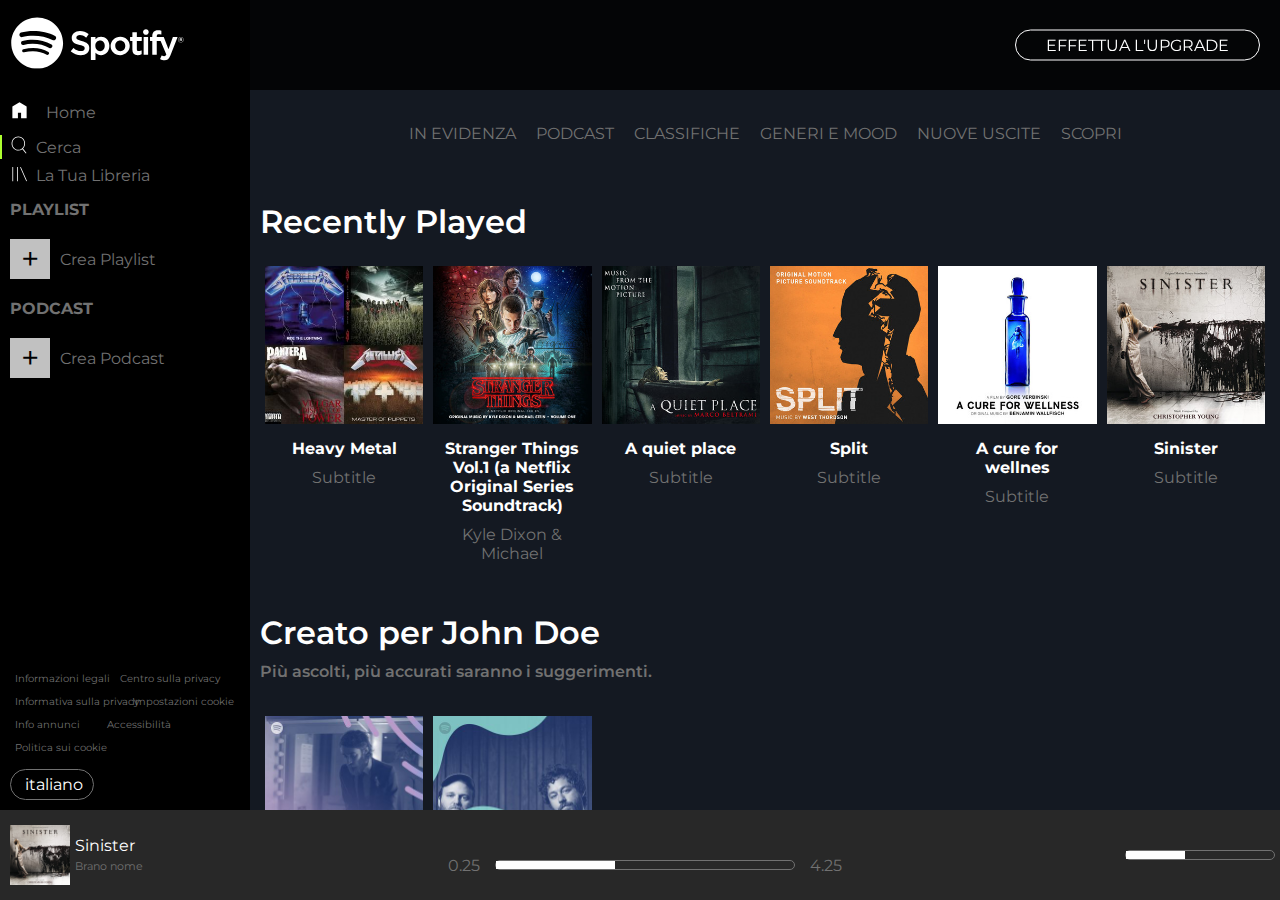
==== search/search.html @ d92129c1 "added search page, completed his sidebar and created sidegreeen to track page" ====
<!DOCTYPE html>
<html lang="en">
  <head>
    <meta charset="UTF-8" />
    <meta name="viewport" content="width=device-width, initial-scale=1.0" />
    <link rel="stylesheet" href="search.css" />
    <!-- style -->
    <link rel="preconnect" href="https://fonts.googleapis.com" />
    <link rel="preconnect" href="https://fonts.gstatic.com" crossorigin />
    <link
      href="https://fonts.googleapis.com/css2?family=Fredoka:wght@700&family=Inclusive+Sans&family=Montserrat:wght@500&family=Noto+Sans+Symbols:wght@400;600&family=Oswald:wght@200&family=PT+Sans:wght@400;700&family=Space+Grotesk:wght@700&display=swap"
      rel="stylesheet"
    />

    <link
      rel="stylesheet"
      href="https://cdnjs.cloudflare.com/ajax/libs/font-awesome/6.4.2/css/all.min.css"
      integrity="sha512-z3gLpd7yknf1YoNbCzqRKc4qyor8gaKU1qmn+CShxbuBusANI9QpRohGBreCFkKxLhei6S9CQXFEbbKuqLg0DA=="
      crossorigin="anonymous"
      referrerpolicy="no-referrer"
    />
    <title>Search</title>
  </head>
  <body>
    <div id="topbar" class="fixed bar-index flex fl-row">
      <btn id="upgrade-button" class="btn vertical-centered txt-wrap">
        EFFETTUA L'UPGRADE
      </btn>
    </div>
    <div id="content" class="flex fl-row">
      <div id="sidebar" class="flex fl-column justify-between">
        <div class="side-section">
          <div href="../index.html" id="logo">
            <div
              href="../index.html"
              id="logo-small"
              class="mobile-visible-inline-block"
            >
              <div class="svg-container">
                <img src="../img/logo-small.svg" alt="logo small" />
              </div>
            </div>
            <div class="svg-container bar-mar mobile-hidden">
              <img src="../img/logo.svg" alt="Spotify" />
            </div>
          </div>
          <div id="side-menu">
            <a
              href="../index.html"
              class="side-choise flex fl-row align-center"
            >
              <div class="svg-container bar-mar">
                <img src="../img/home.svg" alt="home" />
              </div>
              <div class="side-choise-wrapper mobile-hidden">Home</div>
            </a>
            <div class="side-choise flex fl-row align-center">
              <div class="sidegreen"></div>
              <div class="svg-container">
                <img src="../img/search.svg" alt="search" />
              </div>
              <div class="side-choise-wrapper mobile-hidden">Cerca</div>
            </div>
            <div class="side-choise flex fl-row align-center bar-mar">
              <div class="svg-container">
                <img src="../img/libreria.svg" alt="shelf" />
              </div>
              <div class="side-choise-wrapper mobile-hidden">
                La Tua Libreria
              </div>
            </div>
          </div>
          <div class="side-playlist bar-mar mobile-hidden">
            <h4 class="side-playlist-title">PLAYLIST</h4>
            <div class="side-playlist-create flex fl-row align-center">
              <div class="plus">+</div>
              Crea Playlist
            </div>

            <h4 class="side-playlist-title">PODCAST</h4>
            <div class="side-playlist-create flex fl-row align-center">
              <div class="plus">+</div>
              Crea Podcast
            </div>
          </div>
        </div>
        <div class="side-section bar-mar">
          <ul id="side-installer" class="flex fl-row mobile-hidden txt-wrap">
            <li class="sidebar-options"><a href="#"></a>Informazioni legali</li>
            <li class="sidebar-options">
              <a href="#"></a>Centro sulla privacy
            </li>
            <li class="sidebar-options">
              <a href="#"></a>Informativa sulla privacy
            </li>
            <li class="sidebar-options"><a href="#">Impostazioni cookie</a></li>
            <li class="sidebar-options"><a href="#">Info annunci</a></li>
            <li class="sidebar-options"><a href="#">Accessibilità</a></li>
            <li class="sidebar-options">
              <a href="#">Politica sui cookie</a>
            </li>
          </ul>
          <div id="side-globe" class="flex fl-row align-center">
            <div class="svg-container">
              <i class="fa-solid fa-globe"></i>
            </div>
            <div class="mobile-hidden">&nbsp;italiano</div>
          </div>
        </div>
      </div>
      <div id="right-content" class="">
        <div id="main-nav" class="flex fl-row justify-center no-wrap">
          <div
            class="main-nav-choise flex fl-column justify-start align-center"
          >
            <a href="#" class="txt-wrap">IN EVIDENZA</a>
            <div class="nav-choise-highlight"></div>
          </div>
          <div
            class="main-nav-choise flex fl-column justify-start align-center"
          >
            <a href="#" class="txt-wrap">PODCAST</a>
            <div class="nav-choise-highlight"></div>
          </div>
          <div
            class="main-nav-choise flex fl-column justify-start align-center"
          >
            <a href="#" class="txt-wrap">CLASSIFICHE</a>
            <div class="nav-choise-highlight"></div>
          </div>
          <div
            class="main-nav-choise flex fl-column justify-start align-center"
          >
            <a href="#" class="txt-wrap">GENERI E MOOD</a>
            <div class="nav-choise-highlight"></div>
          </div>
          <div
            class="main-nav-choise flex fl-column justify-start align-center"
          >
            <a href="#" class="txt-wrap">NUOVE USCITE</a>
            <div class="nav-choise-highlight"></div>
          </div>
          <div
            class="main-nav-choise flex fl-column justify-start align-center"
          >
            <a href="#" class="txt-wrap">SCOPRI</a>
            <div class="nav-choise-highlight"></div>
          </div>
        </div>
        <div class="main-section">
          <div class="main-section-title">Recently Played</div>
          <div class="main-section-content flex fl-row justify-start">
            <div class="album">
              <!-- 1 -->
              <div class="img-container relative">
                <div class="album-overlay">
                  <div class="album-overlay-content">
                    <i class="fa-regular fa-circle-play"></i>
                  </div>
                </div>
                <img src="../img/metal_lifting.jpg" alt="metal" />
              </div>
              <div class="album-description txt-centered">
                <h4 class="album-title">Heavy Metal</h4>
                <div class="album-author">Subtitle</div>
              </div>
            </div>
            <!-- 2 -->
            <div class="album">
              <div class="../img-container relative">
                <div class="album-overlay">
                  <div class="album-overlay-content">
                    <i class="fa-regular fa-circle-play"></i>
                  </div>
                </div>
                <img src="../img/stranger.jpeg" alt="stranger" />
              </div>
              <div class="album-description txt-centered">
                <h4 class="album-title">
                  Stranger Things Vol.1 (a Netflix Original Series Soundtrack)
                </h4>
                <div class="album-author">Kyle Dixon & Michael</div>
              </div>
            </div>
            <!-- 3 -->
            <div class="album">
              <div class="../img-container relative">
                <div class="album-overlay">
                  <div class="album-overlay-content">
                    <i class="fa-regular fa-circle-play"></i>
                  </div>
                </div>
                <img src="../img/aquietplace.jpeg" alt="quiet place" />
              </div>
              <div class="album-description txt-centered">
                <h4 class="album-title">A quiet place</h4>
                <div class="album-author">Subtitle</div>
              </div>
            </div>
            <!-- 4 -->
            <div class="album">
              <div class="img-container relative">
                <div class="album-overlay">
                  <div class="album-overlay-content">
                    <i class="fa-regular fa-circle-play"></i>
                  </div>
                </div>
                <img src="../img/split.jpeg" alt="split" />
              </div>
              <div class="album-description txt-centered">
                <h4 class="album-title">Split</h4>
                <div class="album-author">Subtitle</div>
              </div>
            </div>
            <!-- 5 -->
            <div class="album">
              <div class="../img-container relative">
                <div class="album-overlay">
                  <div class="album-overlay-content">
                    <i class="fa-regular fa-circle-play"></i>
                  </div>
                </div>
                <img src="../img/cure.jpeg" alt="cure" />
              </div>
              <div class="album-description txt-centered">
                <h4 class="album-title">A cure for wellnes</h4>
                <div class="album-author">Subtitle</div>
              </div>
            </div>
            <!-- 6 -->
            <div class="album">
              <div class="../img-container relative">
                <div class="album-overlay">
                  <div class="album-overlay-content">
                    <i class="fa-regular fa-circle-play"></i>
                  </div>
                </div>
                <img src="../img/sinister.jpeg" alt="sinister" />
              </div>
              <div class="album-description txt-centered">
                <h4 class="album-title">Sinister</h4>
                <div class="album-author">Subtitle</div>
              </div>
            </div>
          </div>

          <!-- second section -->
          <div class="main-section-title">
            Creato per John Doe
            <div class="main-section-subtitle">
              Più ascolti, più accurati saranno i suggerimenti.
            </div>
          </div>
          <div class="main-section-content flex fl-row justify-start">
            <!-- 1b -->
            <div class="album">
              <div class="img-container relative">
                <div class="album-overlay">
                  <div class="album-overlay-content">
                    <i class="fa-regular fa-circle-play"></i>
                  </div>
                </div>
                <img src="../img/radar.jpeg" alt="radar" />
              </div>
              <div class="album-description txt-centered">
                <h4 class="album-title">Release Radar</h4>
              </div>
            </div>
            <!-- 2b -->
            <div class="album">
              <div class="img-container relative">
                <div class="album-overlay">
                  <div class="album-overlay-content">
                    <i class="fa-regular fa-circle-play"></i>
                  </div>
                </div>
                <img src="../img/mixdaily.jpeg" alt="mix" />
              </div>
              <div class="album-description txt-centered">
                <h4 class="album-title">Daily Mix 1</h4>
              </div>
            </div>
          </div>
          <!-- third section -->
          <div class="main-section-title">
            Artisti più popolari
            <div class="main-section-subtitle">
              Più ascolti, più accurati saranno i suggerimenti.
            </div>
          </div>
          <div class="main-section-content flex fl-row justify-start">
            <div class="album">
              <div class="../img-container relative">
                <div class="album-overlay circle">
                  <div class="album-overlay-content">
                    <i class="fa-regular fa-circle-play"></i>
                  </div>
                </div>
                <div class="circle">
                  <img src="../img/youg.jpeg" alt="youg" />
                </div>
              </div>
              <div class="album-description txt-centered">
                <h4 class="album-title">Lana del Rey</h4>
              </div>
            </div>
            <!-- 2c -->
            <div class="album">
              <div class="../img-container relative">
                <div class="album-overlay circle">
                  <div class="album-overlay-content">
                    <i class="fa-regular fa-circle-play"></i>
                  </div>
                </div>
                <div class="circle">
                  <img src="../img/einaudi.jpeg" alt="einaudi" />
                </div>
              </div>
              <div class="album-description txt-centered">
                <h4 class="album-title">Ludovico Einaudi</h4>
              </div>
            </div>
          </div>
        </div>
      </div>
    </div>
    <div
      id="playbar"
      class="fixed bar-index flex fl-row justify-between no-wrap align-center"
    >
      <div id="play-album" class="flex flex-row justify-start align-center">
        <div id="playing-img" class="img-container">
          <img src="../img/sinister.jpeg" alt="sinister" />
        </div>
        <div id="playing-description">
          <div id="playing-title" class="play-mar">Sinister</div>
          <a href="#" id="playing-author" class="play-mar">Brano nome</a>
        </div>
        <div id="playing-svg" class="flex">
          <div class="svg-container">
            <i class="fa-regular fa-heart"></i>
          </div>
          <div class="svg-container">
            <i class="fa-regular fa-folder"></i>
          </div>
        </div>
      </div>

      <div id="play-console" class="flex fl-column justify-center align-center">
        <div id="console-top" class="flex fl-row justify-center align-center">
          <i class="fa-solid fa-shuffle"></i>
          <i class="fa-solid fa-backward-step"></i>
          <i class="fa-regular fa-circle-play"></i>
          <i class="fa-solid fa-forward-step"></i>
          <i class="fa-solid fa-arrow-rotate-right"></i>
        </div>
        <div
          id="console-bottom"
          class="flex fl-row justify-between align-center"
        >
          <div class="console-time">0.25</div>
          <div
            id="progress-time"
            class="progress-bar flex fl-row no-wrap align-center"
          >
            <div class="progress-filler"></div>
            <div class="progress-dot"></div>
          </div>
          <div class="console-time">4.25</div>
        </div>
      </div>

      <div
        id="playbar-setting"
        class="flex fl-row align-center justify-between mobile-hidden"
      >
        <i class="fa-solid fa-list-ul"></i>
        <i class="fa-solid fa-desktop"></i>
        <i class="fa-solid fa-volume-high"></i>
        <div
          id="progress-volume"
          class="progress-bar flex fl-row align-center no-wrap"
        >
          <div class="progress-filler"></div>
          <div class="progress-dot"></div>
        </div>
      </div>
    </div>
  </body>
</html>
---- search/search.css ----
*{
    margin: 0;
    padding: 0;
    box-sizing: border-box;
}

:root {
	--color-dark-color: #141922;
	--color-dark-grey: #282828;
	--color-black: #000000;
	--color-white: #FFFFFF;
	--color-grey: #717171;
	--color-light-grey: #C1C1C1;
	--color-highlight: #ADFF2F;

    --topbar-height: 90px;
    --playbar-height: 90px;
    --side-width: 250px;
}

body{
    font-family: 'Montserrat', sans-serif;
}

/* utilities */

li{
    list-style: none;
}

.debug{
    border: 1px solid black;
    background-color: red;
}

a {
    color: var(--color-grey);
    text-decoration: none;
    height: 2.5EM;
}

.side-playlist-items:hover a{
    color: var(--color-white);
}
.main-nav-choise:hover a{
    color: var(--color-white);
}

.txt-wrap{
    text-wrap: nowrap;
}

.relative{
    position: relative;
}

.fixed{
    position: fixed;

}

.flex{
    display: flex;
}

.fl-row{
    flex-direction: row;
    
}

.fl-column{
    flex-direction: column;
    
}

.justify-between{
    justify-content: space-between;
}

.justify-center{
    justify-content: center;
}

.justify-start{
    justify-content: flex-start;
}

.align-center{
    align-items: center;
}

.no-wrap{
    flex-wrap: nowrap;
}

.bar-index{
    z-index: 1000;
}

.bar-mar{
    margin-left: 10px;
    margin-right: 10px;
}
.play-mar{
    margin-left: 5px;
    margin-right: 20px;
}

.btn{
    color: var(--color-white);
}

#upgrade-button:hover{
    transition-duration: 3s;
    transition: cubic-bezier(0.075, 0.82, 0.165, 1);
    transform: scale(1.1) translate(-5px, -50%);
 
}

#upgrade-button:active{
    transform: scale(1) translate(5px, -50%);
}

.vertical-centered{
    position: absolute;
    top: 50%;
    transform: translate(0, -50%);
}

.txt-centered{
    text-align: center;
}
    /* circled images */
.circle {
    
    border-radius: 50%; 
    overflow: hidden; 
}


.circle img {
    width: 100%;
    height: 100%;
    object-fit: cover; 
}


.mobile-visible-inline-block{
    display: none;
}

/* code */

#topbar{
    width: calc(100% - var(--side-width));
    height: var(--topbar-height);

    top: 0;
    left: var(--side-width);
    
    background-color: rgba(0, 0, 0, 0.8);
    flex-direction: row-reverse;
}

#playbar{
    width: 100%;
    height: var(--playbar-height);
    
    bottom: 0;
    left: 0;
    color: var(--color-grey);
    background-color: var(--color-dark-grey);
}

#sidebar{
    width: var(--side-width);
    height: calc(100vh - var(--playbar-height));

    background-color: var(--color-black);
    color: var(--color-grey);
    
}

#right-content{
    width: calc(100% - var(--side-width));
    height: calc(100vh - var(--playbar-height));
    padding-top: var(--topbar-height);
    
    background-color: var(--color-dark-color);
    overflow-y: scroll;
}

/* sidebar */
.side-section:nth-child(1){
    flex-grow: 1;
    max-height: 70%;
    z-index: 250;
}



#logo{
    width: auto;
    height: var(--topbar-height);
    position: relative;
}

#logo-small{
    width: 20px;
    margin:  10px;
    padding-bottom: 20px;
}

#logo > .svg-container{
    width: 70%;
    height: auto;
    /* centered */
    position: absolute;
    top: 50%;
    transform: translate(0, -50%);
}

#side-playlist-title{
    height: 20px;
    color: var(--color-white);
    font-style: bold;
}

#side-playlist-list{
    height: calc(100% - (20px + 40px + 40px));
    overflow-y: auto;
}

.side-choise-wrapper:hover{
    color: var(--color-white);
}

.side-choise{
    padding-bottom: 5px;
}

.sidegreen{
    width: 2px;
    margin-right: 8px;
    height: 1.5em;
    background-color: #ADFF2F;
    line-height: 100%;
}

#side-menu{
    height: 90px;
    padding: 5px 0;
}

#side-menu .svg-container > img{
    height: 1.2em;
    padding-right: 7px;
    fill: var(--color-grey);
}


.side-playlist{
    
    padding-top: 20px;
    height: calc(100% - (var(--topbar-height) + 100px));
}

.side-playlist-create{
    margin: 20px 0;
}

.side-playlist-create:hover{
    color: var(--color-white);
}

.side-playlist-create:hover #plus{
    background-color: var(--color-white);
}

.plus{
    font-size: 2em;
    color: var(--color-black);
    background-color: var(--color-light-grey);

    width: 40px;
    height: 40px;

    /* centering */
    line-height: 40px;
    text-align: center;
    margin-right: 10px;
}

.side-playlist-items{
    padding: 5px 0;
}

#side-installer{
    max-width: 100%;
    padding-top: 10px;
    padding-bottom: 10px;
    
    flex-wrap: wrap;
    
}

#side-installer:hover{
    color: var(--color-white);
}

.sidebar-options{
    max-width: 100%;
    
    
}

#side-installer > li{
    min-width: 40%;
    max-width: 51%;
    font-size: 0.65em;
    padding: 5px;
}

#side-globe{
    padding: 5px 10px;
    color: var(--color-white);
    font-style: bold;
    border: 1px solid var(--color-grey);
    border-radius: 16px;
    width: fit-content;
    margin-bottom: 10px;
}


/* topbar */

#upgrade-button{
    max-width: 75%;
    font-size: auto;
    padding: 5px 30px;
    justify-self: end;
    border: 1px solid var(--color-white);
    border-radius: 2em;
    margin-right: 20px;
}

/* right-content */

#main-nav{
    max-width: 100%;
    padding-top: 20px;
    color: var(--color-grey);
}

.main-nav-choise{
    line-height: 3em;
    padding: 0 10px;
}

.nav-choise-highlight{
    opacity: 0;

    background-color: var(--color-highlight);

    height: 2px;
    width: 30px;

    
}

.main-nav-choise:hover .nav-choise-highlight{
    transition: cubic-bezier(0.075, 0.82, 0.165, 1);
    transition-duration: 1s;
    opacity: 1;
}

.main-section{
    padding: 10px;
    color: var(--color-white);
}

.main-section-title{
    font-weight: 600;
    text-decoration: bolder;
    margin-top: 40px;
    margin-bottom: 20px;
    font-size: 2em;
}

.main-section-subtitle{
    padding: 10px 0;
    /* half father dimensions */
    font-size: 0.5em;
    color: var(--color-grey);
}

.progress-bar{
    
    height: 10px;
    border-radius: 5px;
    border: 1px solid var(--color-grey);
    
    
}

.progress-filler{
    width: 40%;
    height: 100%;
    background-color: var(--color-white);
    overflow: hidden;
}

.progress-dot{
    display: none;

    background-color: var(--color-white);
    height: 1em;
    width: 1em;
    border-radius: 50%;
    transform: translate(-50%, 0);
}

.progress-bar:hover .progress-filler{
    transition-duration: 8s;
    transition:cubic-bezier(0.075, 0.82, 0.165, 1);
    
}

#progress-time.progress-bar:hover .progress-filler{
    background-color: var(--color-highlight);
}

.progress-bar:hover .progress-dot{
    display: block;
}

/* cards (album) */
.album{
    width: calc(100% / 6);
    padding: 5px;
}

.album-overlay{
    opacity: 0;
    z-index: 500;
    background-color: rgba(0, 0, 0, 0.5);
    width: 100%;
    height: 100%;
    position: absolute;
    
}

.album-overlay-content{
    position: absolute;
    display: inline-block;
    top: 50%;
    left: 50%;
    width: 4em;
    transform: translate(-50%, -50%);
}

.album:hover .album-overlay{
    transition: cubic-bezier(0.075, 0.82, 0.165, 1);
    transition-duration: 1.5s;
    opacity: 1;
}

.album-overlay-content > i{
    font-size: 4em;
    color: var(--color-white);
}

.album-description{
    padding: 5px;
}

.album-title{
    font-weight: bolder;
    margin: 10px 0;
}

.album-author{
    color: var(--color-grey);
}

.album img{
    display: block;
}

.img-container {
    width: 100%;
}


img{
    
    width: 100%;
    height: auto;
}

/* playbar */
#play-album{
    min-width: 200px;
    padding: 0 10px ;
}

#playing-img{
    width: calc(var(--playbar-height) / 1.5);
    height: calc(var(--playbar-height) / 1.5);

}

#playing-title{
    color: var(--color-white);
}

#playing-author{
    font-size: 0.7em;
    text-wrap: nowrap;
}

#playing-author:hover{
    color: var(--color-white);
    text-decoration: underline;
}

#playing-svg{
    
    flex-direction: row;
}
#playing-svg .svg-container:hover i{
    color: var(--color-white);
}

#playing-svg .svg-container{
    padding-right: 10px;
}

i{
    color: var(--color-grey);
}



#console-top i{
    padding: 10px;
    color: var(--color-white);
    font-size: 1.2em;
}

#console-top i:hover{
    transform: scale(1.5);
}

#console-bottom, #console-top{
    max-width: 100%;
}

.console-time{
    padding: 0 15px;
}


#progress-time{
    width: 300px;
}

#playbar-settings{
    width: var(--side-width);
}

#playbar-setting i{
    color: var(--color-white);
    padding: 0 5px;
}

#playbar-setting i:hover{
    transform: scale(1.5);
}

#progress-volume{
    width: 150px;
    margin: 0 5px;
}


@media screen and (max-height: 620px) {
    .side-section:nth-child(1){
        display: flex;
        flex-direction: column;
        
        
        min-height: 100%;
        
    }
    .side-section:nth-child(2){
        display: none;
    }
}



@media screen and (max-width: 1100px){
    #main-nav{
        flex-wrap: wrap;
    }
    #play-album, #play-console, #playbar-setting{
        max-width: 33%;
        flex-shrink: 2;
    }
    
}


@media screen and (max-width: 768px){
    #playbar{
        flex-wrap: nowrap;
    }
    #playing-svg{
        flex-direction: column;
    }
    .main-section-content{
        flex-wrap: wrap;
    }
    .no-wrap{
        flex-wrap: wrap;
    }
    
    .album{
        min-width: calc(100% / 4);
    }
    
    
}

@media screen and (max-width: 576px) {
    :root{
        --side-width: 50px;
    }

    .mobile-hidden{
        display: none;
    }

    #logo{
        height: 40px;
    }
    .fa-circle-down{
        transform: translate(calc(50% - 2px), 0);
    }

    .mobile-visible-inline-block{
        display: inline-block;
    }

    .album{
        min-width: calc(100% / 2);
    }

    #play-console{
        min-width: calc(100% - 200px);
        padding-right: 10px;
    }
    #console-bottom{
        max-width: 100%;
    }
    #side-globe{
        padding: 0;
        border: 0;
    }
    
}

@media screen and (max-width: 400px){
    #play-album{
        display: none;
    }

    #play-console{
        min-width: 100%;
        
        justify-self: center;
    }

    .album{
        width: 100%;
    }

    #topbar{
        justify-content: center;
    }

    #upgrade-button{
        max-width: 100%;
        margin: 0 auto;
    }
}
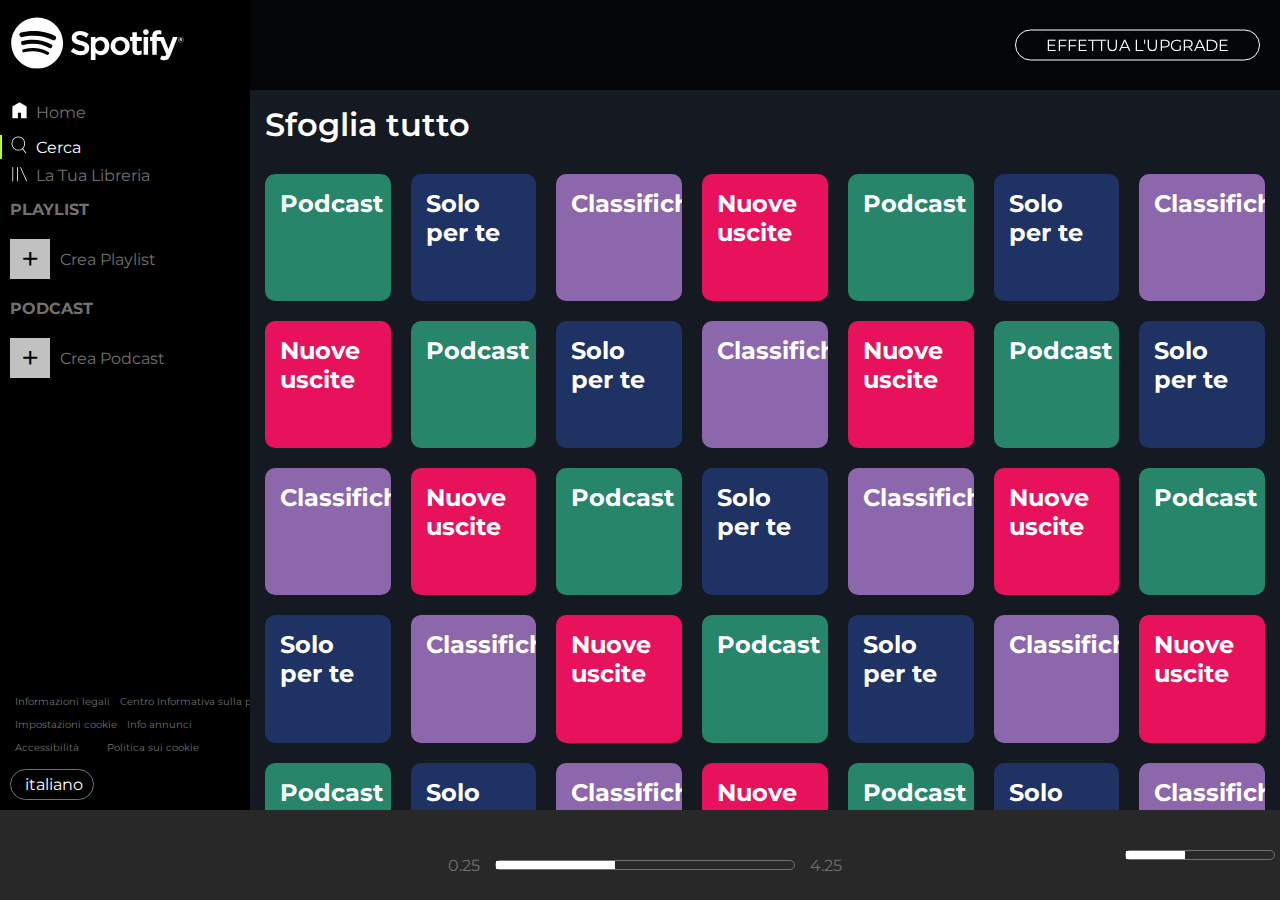
==== commit 2a6f8829: "added faq info and completed icons in search.html" ====
--- a/search/search.html
+++ b/search/search.html
@@ -19,6 +19,7 @@
       crossorigin="anonymous"
       referrerpolicy="no-referrer"
     />
+    <link rel="icon" id="topLogo" type="image/x" href="../img/logo-small.svg" />
     <title>Search</title>
   </head>
   <body>
@@ -47,9 +48,9 @@
           <div id="side-menu">
             <a
               href="../index.html"
-              class="side-choise flex fl-row align-center"
+              class="side-choise flex fl-row align-center bar-mar"
             >
-              <div class="svg-container bar-mar">
+              <div class="svg-container">
                 <img src="../img/home.svg" alt="home" />
               </div>
               <div class="side-choise-wrapper mobile-hidden">Home</div>
@@ -59,7 +60,12 @@
               <div class="svg-container">
                 <img src="../img/search.svg" alt="search" />
               </div>
-              <div class="side-choise-wrapper mobile-hidden">Cerca</div>
+              <div
+                class="side-choise-wrapper mobile-hidden"
+                style="color: white"
+              >
+                Cerca
+              </div>
             </div>
             <div class="side-choise flex fl-row align-center bar-mar">
               <div class="svg-container">
@@ -87,11 +93,8 @@
         <div class="side-section bar-mar">
           <ul id="side-installer" class="flex fl-row mobile-hidden txt-wrap">
             <li class="sidebar-options"><a href="#"></a>Informazioni legali</li>
-            <li class="sidebar-options">
-              <a href="#"></a>Centro sulla privacy
-            </li>
-            <li class="sidebar-options">
-              <a href="#"></a>Informativa sulla privacy
+            <li class="sidebar-options">            
+              <a href="#">Centro Informativa sulla privacy</a>
             </li>
             <li class="sidebar-options"><a href="#">Impostazioni cookie</a></li>
             <li class="sidebar-options"><a href="#">Info annunci</a></li>
@@ -109,217 +112,575 @@
         </div>
       </div>
       <div id="right-content" class="">
-        <div id="main-nav" class="flex fl-row justify-center no-wrap">
-          <div
-            class="main-nav-choise flex fl-column justify-start align-center"
-          >
-            <a href="#" class="txt-wrap">IN EVIDENZA</a>
-            <div class="nav-choise-highlight"></div>
-          </div>
-          <div
-            class="main-nav-choise flex fl-column justify-start align-center"
-          >
-            <a href="#" class="txt-wrap">PODCAST</a>
-            <div class="nav-choise-highlight"></div>
-          </div>
-          <div
-            class="main-nav-choise flex fl-column justify-start align-center"
-          >
-            <a href="#" class="txt-wrap">CLASSIFICHE</a>
-            <div class="nav-choise-highlight"></div>
-          </div>
-          <div
-            class="main-nav-choise flex fl-column justify-start align-center"
-          >
-            <a href="#" class="txt-wrap">GENERI E MOOD</a>
-            <div class="nav-choise-highlight"></div>
-          </div>
-          <div
-            class="main-nav-choise flex fl-column justify-start align-center"
-          >
-            <a href="#" class="txt-wrap">NUOVE USCITE</a>
-            <div class="nav-choise-highlight"></div>
-          </div>
-          <div
-            class="main-nav-choise flex fl-column justify-start align-center"
-          >
-            <a href="#" class="txt-wrap">SCOPRI</a>
-            <div class="nav-choise-highlight"></div>
-          </div>
-        </div>
         <div class="main-section">
-          <div class="main-section-title">Recently Played</div>
+          <div class="main-section-title">Sfoglia tutto</div>
+
           <div class="main-section-content flex fl-row justify-start">
-            <div class="album">
-              <!-- 1 -->
-              <div class="img-container relative">
-                <div class="album-overlay">
-                  <div class="album-overlay-content">
-                    <i class="fa-regular fa-circle-play"></i>
-                  </div>
-                </div>
-                <img src="../img/metal_lifting.jpg" alt="metal" />
-              </div>
-              <div class="album-description txt-centered">
-                <h4 class="album-title">Heavy Metal</h4>
-                <div class="album-author">Subtitle</div>
-              </div>
-            </div>
-            <!-- 2 -->
-            <div class="album">
-              <div class="../img-container relative">
-                <div class="album-overlay">
-                  <div class="album-overlay-content">
-                    <i class="fa-regular fa-circle-play"></i>
-                  </div>
-                </div>
-                <img src="../img/stranger.jpeg" alt="stranger" />
-              </div>
-              <div class="album-description txt-centered">
-                <h4 class="album-title">
-                  Stranger Things Vol.1 (a Netflix Original Series Soundtrack)
-                </h4>
-                <div class="album-author">Kyle Dixon & Michael</div>
-              </div>
-            </div>
-            <!-- 3 -->
-            <div class="album">
-              <div class="../img-container relative">
-                <div class="album-overlay">
-                  <div class="album-overlay-content">
-                    <i class="fa-regular fa-circle-play"></i>
-                  </div>
-                </div>
-                <img src="../img/aquietplace.jpeg" alt="quiet place" />
-              </div>
-              <div class="album-description txt-centered">
-                <h4 class="album-title">A quiet place</h4>
-                <div class="album-author">Subtitle</div>
-              </div>
-            </div>
-            <!-- 4 -->
-            <div class="album">
-              <div class="img-container relative">
-                <div class="album-overlay">
-                  <div class="album-overlay-content">
-                    <i class="fa-regular fa-circle-play"></i>
-                  </div>
-                </div>
-                <img src="../img/split.jpeg" alt="split" />
-              </div>
-              <div class="album-description txt-centered">
-                <h4 class="album-title">Split</h4>
-                <div class="album-author">Subtitle</div>
-              </div>
-            </div>
-            <!-- 5 -->
-            <div class="album">
-              <div class="../img-container relative">
-                <div class="album-overlay">
-                  <div class="album-overlay-content">
-                    <i class="fa-regular fa-circle-play"></i>
-                  </div>
-                </div>
-                <img src="../img/cure.jpeg" alt="cure" />
-              </div>
-              <div class="album-description txt-centered">
-                <h4 class="album-title">A cure for wellnes</h4>
-                <div class="album-author">Subtitle</div>
-              </div>
-            </div>
-            <!-- 6 -->
-            <div class="album">
-              <div class="../img-container relative">
-                <div class="album-overlay">
-                  <div class="album-overlay-content">
-                    <i class="fa-regular fa-circle-play"></i>
-                  </div>
-                </div>
-                <img src="../img/sinister.jpeg" alt="sinister" />
-              </div>
-              <div class="album-description txt-centered">
-                <h4 class="album-title">Sinister</h4>
-                <div class="album-author">Subtitle</div>
-              </div>
-            </div>
-          </div>
+            <!-- 1 -->
+            <div class="outer-album">
+              <div class="album albm1">
+                <h2>Podcast</h2>
+                <div class="rotated-img">
+                  <img
+                    src="https://i.scdn.co/image/567158eb895ad26718a814345af0fc43ee785ec5"
+                    alt=""
+                  />
+                </div>
+              </div>
+            </div>
+            <!-- 2 -->
+            <div class="outer-album">
+              <div class="album albm2">
+                <h2>Solo per te</h2>
+                <div class="rotated-img">
+                  <img
+                    src="https://t.scdn.co/images/ea364e99656e46a096ea1df50f581efe"
+                    alt=""
+                  />
+                </div>
+              </div>
+            </div>
+            <!-- 3 -->
+            <div class="outer-album">
+              <div class="album albm3">
+                <h2>Classifiche</h2>
+                <div class="rotated-img">
+                  <img
+                    src="https://i.scdn.co/image/ab67706f000000027ea4d505212b9de1f72c5112"
+                    alt=""
+                  />
+                </div>
+              </div>
+            </div>
+            <!-- 4 -->
+            <div class="outer-album">
+              <div class="album albm4">
+                <h2>Nuove uscite</h2>
+                <div class="rotated-img">
+                  <img
+                    src="https://i.scdn.co/image/567158eb895ad26718a814345af0fc43ee785ec5"
+                    alt=""
+                  />
+                </div>
+              </div>
+            </div>
 
-          <!-- second section -->
-          <div class="main-section-title">
-            Creato per John Doe
-            <div class="main-section-subtitle">
-              Più ascolti, più accurati saranno i suggerimenti.
-            </div>
-          </div>
-          <div class="main-section-content flex fl-row justify-start">
-            <!-- 1b -->
-            <div class="album">
-              <div class="img-container relative">
-                <div class="album-overlay">
-                  <div class="album-overlay-content">
-                    <i class="fa-regular fa-circle-play"></i>
-                  </div>
-                </div>
-                <img src="../img/radar.jpeg" alt="radar" />
-              </div>
-              <div class="album-description txt-centered">
-                <h4 class="album-title">Release Radar</h4>
-              </div>
-            </div>
-            <!-- 2b -->
-            <div class="album">
-              <div class="img-container relative">
-                <div class="album-overlay">
-                  <div class="album-overlay-content">
-                    <i class="fa-regular fa-circle-play"></i>
-                  </div>
-                </div>
-                <img src="../img/mixdaily.jpeg" alt="mix" />
-              </div>
-              <div class="album-description txt-centered">
-                <h4 class="album-title">Daily Mix 1</h4>
-              </div>
-            </div>
-          </div>
-          <!-- third section -->
-          <div class="main-section-title">
-            Artisti più popolari
-            <div class="main-section-subtitle">
-              Più ascolti, più accurati saranno i suggerimenti.
-            </div>
-          </div>
-          <div class="main-section-content flex fl-row justify-start">
-            <div class="album">
-              <div class="../img-container relative">
-                <div class="album-overlay circle">
-                  <div class="album-overlay-content">
-                    <i class="fa-regular fa-circle-play"></i>
-                  </div>
-                </div>
-                <div class="circle">
-                  <img src="../img/youg.jpeg" alt="youg" />
-                </div>
-              </div>
-              <div class="album-description txt-centered">
-                <h4 class="album-title">Lana del Rey</h4>
-              </div>
-            </div>
-            <!-- 2c -->
-            <div class="album">
-              <div class="../img-container relative">
-                <div class="album-overlay circle">
-                  <div class="album-overlay-content">
-                    <i class="fa-regular fa-circle-play"></i>
-                  </div>
-                </div>
-                <div class="circle">
-                  <img src="../img/einaudi.jpeg" alt="einaudi" />
-                </div>
-              </div>
-              <div class="album-description txt-centered">
-                <h4 class="album-title">Ludovico Einaudi</h4>
-              </div>
-            </div>
+            <!-- 1 -->
+            <div class="outer-album">
+              <div class="album albm1">
+                <h2>Podcast</h2>
+                <div class="rotated-img">
+                  <img
+                    src="https://i.scdn.co/image/567158eb895ad26718a814345af0fc43ee785ec5"
+                    alt=""
+                  />
+                </div>
+              </div>
+            </div>
+            <!-- 2 -->
+            <div class="outer-album">
+              <div class="album albm2">
+                <h2>Solo per te</h2>
+                <div class="rotated-img">
+                  <img
+                    src="https://t.scdn.co/images/ea364e99656e46a096ea1df50f581efe"
+                    alt=""
+                  />
+                </div>
+              </div>
+            </div>
+            <!-- 3 -->
+            <div class="outer-album">
+              <div class="album albm3">
+                <h2>Classifiche</h2>
+                <div class="rotated-img">
+                  <img
+                    src="https://i.scdn.co/image/ab67706f000000027ea4d505212b9de1f72c5112"
+                    alt=""
+                  />
+                </div>
+              </div>
+            </div>
+            <!-- 4 -->
+            <div class="outer-album">
+              <div class="album albm4">
+                <h2>Nuove uscite</h2>
+                <div class="rotated-img">
+                  <img
+                    src="https://i.scdn.co/image/567158eb895ad26718a814345af0fc43ee785ec5"
+                    alt=""
+                  />
+                </div>
+              </div>
+            </div>
+            <!-- 1 -->
+            <div class="outer-album">
+              <div class="album albm1">
+                <h2>Podcast</h2>
+                <div class="rotated-img">
+                  <img
+                    src="https://i.scdn.co/image/567158eb895ad26718a814345af0fc43ee785ec5"
+                    alt=""
+                  />
+                </div>
+              </div>
+            </div>
+            <!-- 2 -->
+            <div class="outer-album">
+              <div class="album albm2">
+                <h2>Solo per te</h2>
+                <div class="rotated-img">
+                  <img
+                    src="https://t.scdn.co/images/ea364e99656e46a096ea1df50f581efe"
+                    alt=""
+                  />
+                </div>
+              </div>
+            </div>
+            <!-- 3 -->
+            <div class="outer-album">
+              <div class="album albm3">
+                <h2>Classifiche</h2>
+                <div class="rotated-img">
+                  <img
+                    src="https://i.scdn.co/image/ab67706f000000027ea4d505212b9de1f72c5112"
+                    alt=""
+                  />
+                </div>
+              </div>
+            </div>
+            <!-- 4 -->
+            <div class="outer-album">
+              <div class="album albm4">
+                <h2>Nuove uscite</h2>
+                <div class="rotated-img">
+                  <img
+                    src="https://i.scdn.co/image/567158eb895ad26718a814345af0fc43ee785ec5"
+                    alt=""
+                  />
+                </div>
+              </div>
+            </div>
+            <!-- 1 -->
+            <div class="outer-album">
+              <div class="album albm1">
+                <h2>Podcast</h2>
+                <div class="rotated-img">
+                  <img
+                    src="https://i.scdn.co/image/567158eb895ad26718a814345af0fc43ee785ec5"
+                    alt=""
+                  />
+                </div>
+              </div>
+            </div>
+            <!-- 2 -->
+            <div class="outer-album">
+              <div class="album albm2">
+                <h2>Solo per te</h2>
+                <div class="rotated-img">
+                  <img
+                    src="https://t.scdn.co/images/ea364e99656e46a096ea1df50f581efe"
+                    alt=""
+                  />
+                </div>
+              </div>
+            </div>
+            <!-- 3 -->
+            <div class="outer-album">
+              <div class="album albm3">
+                <h2>Classifiche</h2>
+                <div class="rotated-img">
+                  <img
+                    src="https://i.scdn.co/image/ab67706f000000027ea4d505212b9de1f72c5112"
+                    alt=""
+                  />
+                </div>
+              </div>
+            </div>
+            <!-- 4 -->
+            <div class="outer-album">
+              <div class="album albm4">
+                <h2>Nuove uscite</h2>
+                <div class="rotated-img">
+                  <img
+                    src="https://i.scdn.co/image/567158eb895ad26718a814345af0fc43ee785ec5"
+                    alt=""
+                  />
+                </div>
+              </div>
+            </div>
+            <!-- 1 -->
+            <div class="outer-album">
+              <div class="album albm1">
+                <h2>Podcast</h2>
+                <div class="rotated-img">
+                  <img
+                    src="https://i.scdn.co/image/567158eb895ad26718a814345af0fc43ee785ec5"
+                    alt=""
+                  />
+                </div>
+              </div>
+            </div>
+            <!-- 2 -->
+            <div class="outer-album">
+              <div class="album albm2">
+                <h2>Solo per te</h2>
+                <div class="rotated-img">
+                  <img
+                    src="https://t.scdn.co/images/ea364e99656e46a096ea1df50f581efe"
+                    alt=""
+                  />
+                </div>
+              </div>
+            </div>
+            <!-- 3 -->
+            <div class="outer-album">
+              <div class="album albm3">
+                <h2>Classifiche</h2>
+                <div class="rotated-img">
+                  <img
+                    src="https://i.scdn.co/image/ab67706f000000027ea4d505212b9de1f72c5112"
+                    alt=""
+                  />
+                </div>
+              </div>
+            </div>
+            <!-- 4 -->
+            <div class="outer-album">
+              <div class="album albm4">
+                <h2>Nuove uscite</h2>
+                <div class="rotated-img">
+                  <img
+                    src="https://i.scdn.co/image/567158eb895ad26718a814345af0fc43ee785ec5"
+                    alt=""
+                  />
+                </div>
+              </div>
+            </div>
+            <!-- 1 -->
+            <div class="outer-album">
+              <div class="album albm1">
+                <h2>Podcast</h2>
+                <div class="rotated-img">
+                  <img
+                    src="https://i.scdn.co/image/567158eb895ad26718a814345af0fc43ee785ec5"
+                    alt=""
+                  />
+                </div>
+              </div>
+            </div>
+            <!-- 2 -->
+            <div class="outer-album">
+              <div class="album albm2">
+                <h2>Solo per te</h2>
+                <div class="rotated-img">
+                  <img
+                    src="https://t.scdn.co/images/ea364e99656e46a096ea1df50f581efe"
+                    alt=""
+                  />
+                </div>
+              </div>
+            </div>
+            <!-- 3 -->
+            <div class="outer-album">
+              <div class="album albm3">
+                <h2>Classifiche</h2>
+                <div class="rotated-img">
+                  <img
+                    src="https://i.scdn.co/image/ab67706f000000027ea4d505212b9de1f72c5112"
+                    alt=""
+                  />
+                </div>
+              </div>
+            </div>
+            <!-- 4 -->
+            <div class="outer-album">
+              <div class="album albm4">
+                <h2>Nuove uscite</h2>
+                <div class="rotated-img">
+                  <img
+                    src="https://i.scdn.co/image/567158eb895ad26718a814345af0fc43ee785ec5"
+                    alt=""
+                  />
+                </div>
+              </div>
+            </div>
+            <!-- 1 -->
+            <div class="outer-album">
+              <div class="album albm1">
+                <h2>Podcast</h2>
+                <div class="rotated-img">
+                  <img
+                    src="https://i.scdn.co/image/567158eb895ad26718a814345af0fc43ee785ec5"
+                    alt=""
+                  />
+                </div>
+              </div>
+            </div>
+            <!-- 2 -->
+            <div class="outer-album">
+              <div class="album albm2">
+                <h2>Solo per te</h2>
+                <div class="rotated-img">
+                  <img
+                    src="https://t.scdn.co/images/ea364e99656e46a096ea1df50f581efe"
+                    alt=""
+                  />
+                </div>
+              </div>
+            </div>
+            <!-- 3 -->
+            <div class="outer-album">
+              <div class="album albm3">
+                <h2>Classifiche</h2>
+                <div class="rotated-img">
+                  <img
+                    src="https://i.scdn.co/image/ab67706f000000027ea4d505212b9de1f72c5112"
+                    alt=""
+                  />
+                </div>
+              </div>
+            </div>
+            <!-- 4 -->
+            <div class="outer-album">
+              <div class="album albm4">
+                <h2>Nuove uscite</h2>
+                <div class="rotated-img">
+                  <img
+                    src="https://i.scdn.co/image/567158eb895ad26718a814345af0fc43ee785ec5"
+                    alt=""
+                  />
+                </div>
+              </div>
+            </div>
+            <!-- 1 -->
+            <div class="outer-album">
+              <div class="album albm1">
+                <h2>Podcast</h2>
+                <div class="rotated-img">
+                  <img
+                    src="https://i.scdn.co/image/567158eb895ad26718a814345af0fc43ee785ec5"
+                    alt=""
+                  />
+                </div>
+              </div>
+            </div>
+            <!-- 2 -->
+            <div class="outer-album">
+              <div class="album albm2">
+                <h2>Solo per te</h2>
+                <div class="rotated-img">
+                  <img
+                    src="https://t.scdn.co/images/ea364e99656e46a096ea1df50f581efe"
+                    alt=""
+                  />
+                </div>
+              </div>
+            </div>
+            <!-- 3 -->
+            <div class="outer-album">
+              <div class="album albm3">
+                <h2>Classifiche</h2>
+                <div class="rotated-img">
+                  <img
+                    src="https://i.scdn.co/image/ab67706f000000027ea4d505212b9de1f72c5112"
+                    alt=""
+                  />
+                </div>
+              </div>
+            </div>
+            <!-- 4 -->
+            <div class="outer-album">
+              <div class="album albm4">
+                <h2>Nuove uscite</h2>
+                <div class="rotated-img">
+                  <img
+                    src="https://i.scdn.co/image/567158eb895ad26718a814345af0fc43ee785ec5"
+                    alt=""
+                  />
+                </div>
+              </div>
+            </div>
+            <!-- 1 -->
+            <div class="outer-album">
+              <div class="album albm1">
+                <h2>Podcast</h2>
+                <div class="rotated-img">
+                  <img
+                    src="https://i.scdn.co/image/567158eb895ad26718a814345af0fc43ee785ec5"
+                    alt=""
+                  />
+                </div>
+              </div>
+            </div>
+            <!-- 2 -->
+            <div class="outer-album">
+              <div class="album albm2">
+                <h2>Solo per te</h2>
+                <div class="rotated-img">
+                  <img
+                    src="https://t.scdn.co/images/ea364e99656e46a096ea1df50f581efe"
+                    alt=""
+                  />
+                </div>
+              </div>
+            </div>
+            <!-- 3 -->
+            <div class="outer-album">
+              <div class="album albm3">
+                <h2>Classifiche</h2>
+                <div class="rotated-img">
+                  <img
+                    src="https://i.scdn.co/image/ab67706f000000027ea4d505212b9de1f72c5112"
+                    alt=""
+                  />
+                </div>
+              </div>
+            </div>
+            <!-- 4 -->
+            <div class="outer-album">
+              <div class="album albm4">
+                <h2>Nuove uscite</h2>
+                <div class="rotated-img">
+                  <img
+                    src="https://i.scdn.co/image/567158eb895ad26718a814345af0fc43ee785ec5"
+                    alt=""
+                  />
+                </div>
+              </div>
+            </div>
+            <!-- 1 -->
+            <div class="outer-album">
+              <div class="album albm1">
+                <h2>Podcast</h2>
+                <div class="rotated-img">
+                  <img
+                    src="https://i.scdn.co/image/567158eb895ad26718a814345af0fc43ee785ec5"
+                    alt=""
+                  />
+                </div>
+              </div>
+            </div>
+            <!-- 2 -->
+            <div class="outer-album">
+              <div class="album albm2">
+                <h2>Solo per te</h2>
+                <div class="rotated-img">
+                  <img
+                    src="https://t.scdn.co/images/ea364e99656e46a096ea1df50f581efe"
+                    alt=""
+                  />
+                </div>
+              </div>
+            </div>
+            <!-- 3 -->
+            <div class="outer-album">
+              <div class="album albm3">
+                <h2>Classifiche</h2>
+                <div class="rotated-img">
+                  <img
+                    src="https://i.scdn.co/image/ab67706f000000027ea4d505212b9de1f72c5112"
+                    alt=""
+                  />
+                </div>
+              </div>
+            </div>
+            <!-- 4 -->
+            <div class="outer-album">
+              <div class="album albm4">
+                <h2>Nuove uscite</h2>
+                <div class="rotated-img">
+                  <img
+                    src="https://i.scdn.co/image/567158eb895ad26718a814345af0fc43ee785ec5"
+                    alt=""
+                  />
+                </div>
+              </div>
+            </div>
+            <!-- 1 -->
+            <div class="outer-album">
+              <div class="album albm1">
+                <h2>Podcast</h2>
+                <div class="rotated-img">
+                  <img
+                    src="https://i.scdn.co/image/567158eb895ad26718a814345af0fc43ee785ec5"
+                    alt=""
+                  />
+                </div>
+              </div>
+            </div>
+            <!-- 2 -->
+            <div class="outer-album">
+              <div class="album albm2">
+                <h2>Solo per te</h2>
+                <div class="rotated-img">
+                  <img
+                    src="https://t.scdn.co/images/ea364e99656e46a096ea1df50f581efe"
+                    alt=""
+                  />
+                </div>
+              </div>
+            </div>
+          </div>
+          <div class="main-faq flex fl-row justify-between bar-mar">
+            <ul class="faq-outer flex fl-row justify-between">
+              <li class="faq-options">
+                <h4 class="faq-title">Azienda</h4>
+                <ul class="faq-inner">
+                  <li class="faq-inner-list"><a href="#">Chi siamo</a></li>
+                  <li class="faq-inner-list">
+                    <a href="#">Opportunità di lavoro</a>
+                  </li>
+                  <li class="faq-inner-list"><a href="#">For the Record</a></li>
+                </ul>
+              </li>
+              <li class="faq-options">
+                <h4 class="faq-title">Community</h4>
+                <ul class="faq-inner">
+                  <li class="faq-inner-list"><a href="#">Per artisti</a></li>
+                  <li class="faq-inner-list"><a href="#">Sviluppatori</a></li>
+                  <li class="faq-inner-list"><a href="#">Pubblicità</a></li>
+                  <li class="faq-inner-list"><a href="#">Investitori</a></li>
+                  <li class="faq-inner-list"><a href="#">Venditori</a></li>
+                </ul>
+              </li>
+              <li class="faq-options">
+                <h4 class="faq-title">Link-utili</h4>
+                <ul class="faq-inner">
+                  <li class="faq-inner-list"><a href="#">Assistenza</a></li>
+                  <li class="faq-inner-list">
+                    <a href="#">App gratuita per cellulari</a>
+                  </li>
+                  <li class="faq-inner-list">
+                    <a href="#">Diritti del consumatore</a>
+                  </li>
+                </ul>
+              </li>
+            </ul>
+            <div class="faq-socials flex fl-row justify-center">
+              <a href="#" class="social-container">
+                <i class="fa-brands fa-instagram" style="color: white"></i>
+              </a>
+              <a href="#" class="social-container">
+                <i class="fa-brands fa-twitter" style="color: white"></i>
+              </a>
+              <a href="#" class="social-container">
+                <i class="fa-brands fa-facebook" style="color: white"></i>
+              </a>
+            </div>
+          </div>
+          <!-- info -->
+          <div class="main-info flex fl-row justify-between align-center">
+            <ul class="info flex fl-row align-center justify-between">
+              <li class="info-options"><a href="">Informazioni legali</a></li>
+              <li class="info-options">
+                <a href="">Centro sulla Informativa sulla privacy</a>
+              </li>
+              <li class="info-options"><a href="">Impostazioni cookie</a></li>
+              <li class="info-options"><a href="">Info annunci</a></li>
+              <li class="info-options"><a href="">Accessibilità</a></li>
+            </ul>
+            <div id="version">&copy; 2023 Spotify AB</divh4>
           </div>
         </div>
       </div>
@@ -329,18 +690,18 @@
       class="fixed bar-index flex fl-row justify-between no-wrap align-center"
     >
       <div id="play-album" class="flex flex-row justify-start align-center">
-        <div id="playing-img" class="img-container">
+        <div id="playing-img" class="img-container hidden">
           <img src="../img/sinister.jpeg" alt="sinister" />
         </div>
-        <div id="playing-description">
-          <div id="playing-title" class="play-mar">Sinister</div>
-          <a href="#" id="playing-author" class="play-mar">Brano nome</a>
-        </div>
-        <div id="playing-svg" class="flex">
-          <div class="svg-container">
+        <div id="playing-description hidden">
+          <div id="playing-title" class="play-mar hidden">Sinister</div>
+          <a href="#" id="playing-author" class="play-mar hidden">Brano nome</a>
+        </div>
+        <div id="playing-svg" class="flex hidden">
+          <div class="svg-container hidden">
             <i class="fa-regular fa-heart"></i>
           </div>
-          <div class="svg-container">
+          <div class="svg-container hidden">
             <i class="fa-regular fa-folder"></i>
           </div>
         </div>
--- a/search/search.css
+++ b/search/search.css
@@ -13,16 +13,28 @@
 	--color-light-grey: #C1C1C1;
 	--color-highlight: #ADFF2F;
 
+    --color-podcast: #27856a;
+    --color-exclusive: #1e3264;
+    --color-podium: #8d67ab;
+    --color-new: #e8115b;
+
     --topbar-height: 90px;
     --playbar-height: 90px;
     --side-width: 250px;
 }
 
+
+
+
 body{
     font-family: 'Montserrat', sans-serif;
 }
 
 /* utilities */
+
+.hidden{
+    display: none;
+}
 
 li{
     list-style: none;
@@ -184,7 +196,7 @@
 #right-content{
     width: calc(100% - var(--side-width));
     height: calc(100vh - var(--playbar-height));
-    padding-top: var(--topbar-height);
+    padding-top: calc(var(--topbar-height) / 1.5);
     
     background-color: var(--color-dark-color);
     overflow-y: scroll;
@@ -375,13 +387,14 @@
 }
 
 .main-section{
-    padding: 10px;
+    padding: 5px;
     color: var(--color-white);
 }
 
 .main-section-title{
     font-weight: 600;
     text-decoration: bolder;
+    padding-left: 10px;
     margin-top: 40px;
     margin-bottom: 20px;
     font-size: 2em;
@@ -394,6 +407,10 @@
     color: var(--color-grey);
 }
 
+.main-section-content{
+    flex-wrap: wrap;
+}
+
 .progress-bar{
     
     height: 10px;
@@ -435,9 +452,56 @@
 }
 
 /* cards (album) */
+.outer-album{
+    width: calc((100%  /  7) );
+    height: calc((100vw - 250px) / 7 );
+    padding: 10px;
+}
+
 .album{
-    width: calc(100% / 6);
-    padding: 5px;
+    width: 100%;
+    height: 100%;
+    
+    
+    padding: 15px;
+    
+    flex-wrap: wrap;
+    border-radius: 10px;
+    position:relative;
+    background-color: red;
+    overflow: hidden;
+}
+
+.albm1{
+    background-color: var(--color-podcast);
+}
+.albm2{
+    background-color: var(--color-exclusive);
+}
+.albm3{
+    background-color: var(--color-podium);
+}
+.albm4{
+    background-color: var(--color-new);
+}
+
+
+.rounded-icon{
+    border-radius: 190px;
+    background-color: greenyellow;
+}
+
+.rotated-img{
+    position: absolute;
+
+    top: 50%;
+    right: 0;
+    
+    max-width: 100px;
+    height: 100px;
+
+    transform: rotate(45deg) translate(30%, 20%);
+    
 }
 
 .album-overlay{
@@ -498,10 +562,53 @@
     height: auto;
 }
 
+.main-faq{
+    padding-top: 100px;
+    padding-bottom: 50px;
+    border-bottom: 1px solid var(--color-grey);
+    font-size: 1.2em;
+}
+
+.faq-options{
+    padding: 0 40px;
+}
+
+.faq-outer{
+    width: 50%;
+}
+
+.faq-inner-list{
+    color: var(--color-light-grey);
+    margin: 10px 0;
+}
+
+.social-container{
+    padding: 5px;
+    margin: 5px;
+    background-color: var(--color-dark-grey);
+    width: 2em;
+    height: 2em;
+    border-radius: 50%;
+}
+
+.social-container i{
+    transform: translate(25%, 15%);
+
+}
+
+.info-options{
+    padding: 10px 15px;
+}
+
+#version{
+    padding-right: 10px;
+    color: var(--color-grey);
+}
+
 /* playbar */
 #play-album{
     min-width: 200px;
-    padding: 0 10px ;
+    padding: 20px 10px 30px;
 }
 
 #playing-img{
@@ -585,6 +692,10 @@
 
 
 @media screen and (max-height: 620px) {
+    #topbar{
+        display: none;
+    }
+
     .side-section:nth-child(1){
         display: flex;
         flex-direction: column;
@@ -619,9 +730,7 @@
     #playing-svg{
         flex-direction: column;
     }
-    .main-section-content{
-        flex-wrap: wrap;
-    }
+    
     .no-wrap{
         flex-wrap: wrap;
     }
@@ -657,30 +766,37 @@
         min-width: calc(100% / 2);
     }
 
-    #play-console{
-        min-width: calc(100% - 200px);
-        padding-right: 10px;
-    }
-    #console-bottom{
-        max-width: 100%;
-    }
-    #side-globe{
-        padding: 0;
-        border: 0;
-    }
-    
-}
-
-@media screen and (max-width: 400px){
     #play-album{
-        display: none;
-    }
-
+        min-width: 0;
+       
+    }
+    #playbar{
+        justify-content: center;
+    }
     #play-console{
         min-width: 100%;
         
         justify-self: center;
-    }
+        
+    }
+
+
+    #console-bottom{
+        max-width: 100%;
+    }
+    #side-globe{
+        padding: 0;
+        border: 0;
+    }
+    
+}
+
+@media screen and (max-width: 400px){
+    #play-album{
+        display: none;
+    }
+
+    
 
     .album{
         width: 100%;
